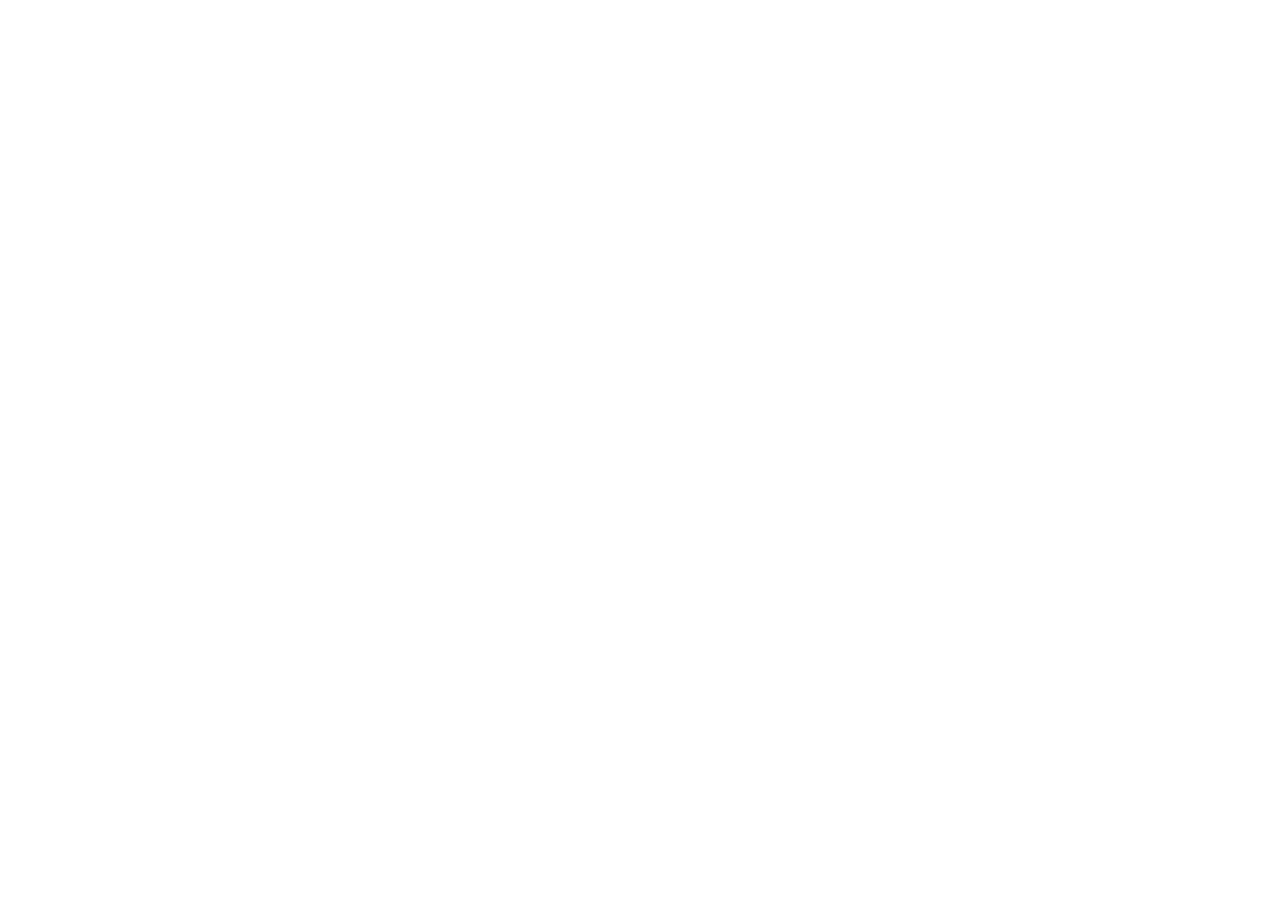
==== admin.html @ c9b0ef8e "Add files via upload" ====
<!DOCTYPE html>
<html lang="en">
<head>
  <meta charset="UTF-8">
  <meta name="viewport" content="width=device-width, initial-scale=1.0">
  <title>Console — Miravel</title>
  <meta name="robots" content="noindex">
  <link rel="preconnect" href="https://fonts.googleapis.com">
  <link rel="preconnect" href="https://fonts.gstatic.com" crossorigin>
  <link href="https://fonts.googleapis.com/css2?family=Fraunces:ital,opsz,wght@0,9..144,400;0,9..144,500;1,9..144,400&family=Inter:wght@400;500;600&display=swap" rel="stylesheet">
  <link rel="stylesheet" href="assets/style.css">
</head>
<body class="admin-body">
  <!-- rendered by admin.js -->
  <script src="assets/data.js"></script>
  <script src="assets/admin.js"></script>
</body>
</html>
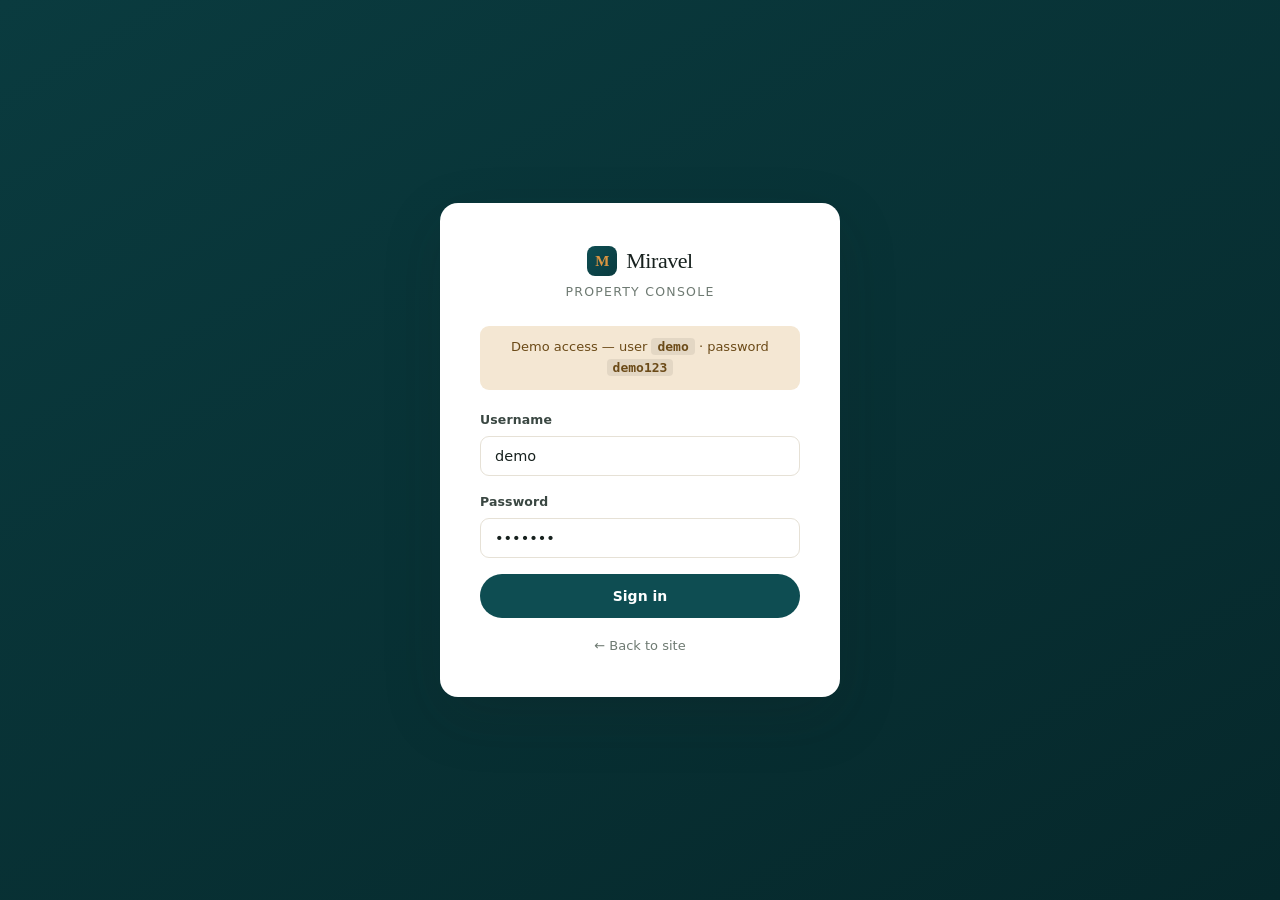
==== commit ce6837f5: "Add device lab, mobile fixes and live sync - preview.html: phone + desktop side by side, with a live" ====
--- a/admin.html
+++ b/admin.html
@@ -8,6 +8,8 @@
   <link rel="preconnect" href="https://fonts.googleapis.com">
   <link rel="preconnect" href="https://fonts.gstatic.com" crossorigin>
   <link href="https://fonts.googleapis.com/css2?family=Fraunces:ital,opsz,wght@0,9..144,400;0,9..144,500;1,9..144,400&family=Inter:wght@400;500;600&display=swap" rel="stylesheet">
+  <link rel="icon" href="data:image/svg+xml,%3Csvg xmlns='http://www.w3.org/2000/svg' viewBox='0 0 32 32'%3E%3Crect width='32' height='32' rx='8' fill='%230e4d52'/%3E%3Ctext x='16' y='22' font-family='Georgia,serif' font-size='18' text-anchor='middle' fill='%23d99441'%3EM%3C/text%3E%3C/svg%3E">
+  <meta name="theme-color" content="#0e4d52">
   <link rel="stylesheet" href="assets/style.css">
 </head>
 <body class="admin-body">
--- a/assets/style.css
+++ b/assets/style.css
@@ -0,0 +1,424 @@
+/* ============================================================
+   MIRAVEL — Boutique Stays / Property CMS Demo
+   Design tokens: petrol teal + amber, Fraunces + Inter
+   ============================================================ */
+
+:root {
+  --ink:        #17211e;
+  --ink-soft:   #3a4742;
+  --muted:      #6e7a72;
+  --teal:       #0e4d52;
+  --teal-deep:  #0a3b3f;
+  --amber:      #d99441;
+  --amber-soft: #f4e7d3;
+  --paper:      #fbf9f4;
+  --surface:    #ffffff;
+  --line:       #e6e1d6;
+  --line-soft:  #f0ece2;
+  --ok:         #2f7d54;
+  --ok-bg:      #e4f2ea;
+  --warn:       #b5502f;
+  --warn-bg:    #f7e6df;
+  --radius:     14px;
+  --radius-sm:  9px;
+  --shadow:     0 1px 2px rgba(23,33,30,.04), 0 8px 30px rgba(23,33,30,.06);
+  --shadow-lg:  0 20px 60px rgba(23,33,30,.16);
+  --ease:       cubic-bezier(.22,.61,.36,1);
+  --display: "Fraunces", Georgia, serif;
+  --body: "Inter", system-ui, -apple-system, sans-serif;
+}
+
+* { margin: 0; padding: 0; box-sizing: border-box; }
+
+html { scroll-behavior: smooth; }
+
+body {
+  font-family: var(--body);
+  color: var(--ink);
+  background: var(--paper);
+  line-height: 1.6;
+  -webkit-font-smoothing: antialiased;
+  text-rendering: optimizeLegibility;
+}
+
+img { display: block; max-width: 100%; }
+a { color: inherit; text-decoration: none; }
+
+.container { width: min(1180px, 92vw); margin-inline: auto; }
+
+/* ---------- Type ---------- */
+.display { font-family: var(--display); font-weight: 400; letter-spacing: -.01em; }
+.eyebrow {
+  font-size: 12px; font-weight: 600; letter-spacing: .16em;
+  text-transform: uppercase; color: var(--teal);
+}
+.eyebrow--amber { color: var(--amber); }
+
+h1, h2, h3 { font-family: var(--display); font-weight: 400; line-height: 1.08; letter-spacing: -.015em; }
+em { font-style: italic; }
+
+/* ---------- Buttons ---------- */
+.btn {
+  display: inline-flex; align-items: center; justify-content: center; gap: 8px;
+  font-family: var(--body); font-size: 14px; font-weight: 600;
+  padding: 13px 24px; border-radius: 100px; border: 1.5px solid transparent;
+  cursor: pointer; transition: all .25s var(--ease); white-space: nowrap;
+}
+.btn--primary { background: var(--teal); color: #fff; }
+.btn--primary:hover { background: var(--teal-deep); transform: translateY(-2px); box-shadow: 0 10px 24px rgba(14,77,82,.28); }
+.btn--ghost { background: transparent; color: var(--ink); border-color: var(--line); }
+.btn--ghost:hover { border-color: var(--teal); color: var(--teal); }
+.btn--amber { background: var(--amber); color: #2a1c07; }
+.btn--amber:hover { background: #c9822f; transform: translateY(-2px); }
+.btn--light { background: #fff; color: var(--teal-deep); }
+.btn--sm { padding: 8px 16px; font-size: 13px; }
+.btn--block { width: 100%; }
+
+/* ============================================================
+   NAV
+   ============================================================ */
+.nav {
+  position: sticky; top: 0; z-index: 50;
+  background: rgba(251,249,244,.82); backdrop-filter: blur(14px);
+  border-bottom: 1px solid var(--line-soft);
+}
+.nav__inner { display: flex; align-items: center; gap: 28px; padding: 16px 0; }
+.brand { display: flex; align-items: center; gap: 9px; font-family: var(--display); font-size: 22px; letter-spacing: -.02em; }
+.brand__mark {
+  width: 30px; height: 30px; border-radius: 8px;
+  background: linear-gradient(135deg, var(--teal), var(--teal-deep));
+  display: grid; place-items: center; color: var(--amber); font-size: 15px; font-weight: 600;
+  font-family: var(--display);
+}
+.nav__links { display: flex; gap: 26px; margin-left: auto; list-style: none; }
+.nav__links a { font-size: 14.5px; font-weight: 500; color: var(--ink-soft); transition: color .2s; }
+.nav__links a:hover, .nav__links a.active { color: var(--teal); }
+.nav__cta { margin-left: 4px; }
+.burger { display: none; background: none; border: none; font-size: 22px; cursor: pointer; color: var(--ink); width: 40px; height: 40px; border-radius: 10px; }
+.burger:focus-visible { outline: 2px solid var(--teal); }
+
+@media (max-width: 820px) {
+  .nav__links, .nav__cta { display: none; }
+  .burger { display: grid; place-items: center; margin-left: auto; }
+  .nav__links.open {
+    display: flex; flex-direction: column; position: absolute; top: 100%; left: 0; right: 0;
+    background: var(--surface); padding: 18px 6vw 22px; gap: 4px; box-shadow: var(--shadow);
+  }
+  .nav__links.open a { display: block; padding: 10px 0; font-size: 16px; }
+}
+
+/* ============================================================
+   HERO
+   ============================================================ */
+.hero { position: relative; overflow: hidden; padding: 90px 0 76px; }
+.hero__grid { display: grid; grid-template-columns: 1.05fr .95fr; gap: 60px; align-items: center; }
+.hero h1 { font-size: clamp(42px, 6vw, 74px); margin: 18px 0 22px; }
+.hero h1 .amber { color: var(--amber); }
+.hero p { font-size: 18px; color: var(--ink-soft); max-width: 46ch; margin-bottom: 30px; }
+.hero__actions { display: flex; gap: 12px; flex-wrap: wrap; }
+
+.hero__visual { position: relative; aspect-ratio: 4/5; border-radius: 22px; overflow: hidden; box-shadow: var(--shadow-lg); }
+.hero__visual img { width: 100%; height: 100%; object-fit: cover; }
+.hero__badge {
+  position: absolute; left: 18px; bottom: 18px; right: 18px;
+  background: rgba(251,249,244,.92); backdrop-filter: blur(8px);
+  border-radius: 14px; padding: 16px 18px; display: flex; align-items: center; gap: 14px;
+}
+.hero__badge b { font-family: var(--display); font-size: 26px; }
+.hero__badge span { font-size: 13px; color: var(--muted); }
+.hero__badge .dot { width: 9px; height: 9px; border-radius: 50%; background: var(--ok); box-shadow: 0 0 0 4px var(--ok-bg); }
+
+@media (max-width: 820px) {
+  .hero__grid { grid-template-columns: 1fr; gap: 36px; }
+  .hero__visual { aspect-ratio: 3/4; max-width: 420px; }
+}
+
+/* ============================================================
+   SECTION HEADERS
+   ============================================================ */
+.section { padding: 80px 0; }
+.section__head { max-width: 620px; margin-bottom: 44px; }
+.section__head h2 { font-size: clamp(30px, 4vw, 46px); margin: 14px 0 0; }
+.section__head h2 em { color: var(--teal); }
+
+/* ============================================================
+   ROOM CARDS
+   ============================================================ */
+.rooms-grid { display: grid; grid-template-columns: repeat(3, 1fr); gap: 26px; }
+@media (max-width: 900px) { .rooms-grid { grid-template-columns: repeat(2, 1fr); } }
+@media (max-width: 620px) { .rooms-grid { grid-template-columns: 1fr; } }
+
+.card {
+  background: var(--surface); border: 1px solid var(--line); border-radius: var(--radius);
+  overflow: hidden; transition: transform .3s var(--ease), box-shadow .3s var(--ease);
+  display: flex; flex-direction: column;
+}
+.card:hover { transform: translateY(-5px); box-shadow: var(--shadow-lg); }
+.card__media { position: relative; aspect-ratio: 4/3; overflow: hidden; background: var(--line-soft); }
+.card__media img { width: 100%; height: 100%; object-fit: cover; transition: transform .5s var(--ease); }
+.card:hover .card__media img { transform: scale(1.05); }
+.card__badge {
+  position: absolute; top: 12px; left: 12px; font-size: 11.5px; font-weight: 600;
+  padding: 5px 11px; border-radius: 100px; letter-spacing: .03em;
+  background: var(--ok-bg); color: var(--ok);
+}
+.card__badge--off { background: var(--warn-bg); color: var(--warn); }
+.card__body { padding: 20px; display: flex; flex-direction: column; gap: 8px; flex: 1; }
+.card__meta { font-size: 12.5px; color: var(--muted); letter-spacing: .02em; }
+.card__title { font-family: var(--display); font-size: 22px; }
+.card__desc { font-size: 14px; color: var(--ink-soft); flex: 1; }
+.card__foot { display: flex; align-items: center; justify-content: space-between; margin-top: 10px; padding-top: 14px; border-top: 1px solid var(--line-soft); }
+.card__price b { font-family: var(--display); font-size: 22px; }
+.card__price span { font-size: 12px; color: var(--muted); }
+
+/* ============================================================
+   FEATURES
+   ============================================================ */
+.features { display: grid; grid-template-columns: repeat(4, 1fr); gap: 20px; }
+@media (max-width: 900px) { .features { grid-template-columns: repeat(2, 1fr); } }
+@media (max-width: 520px) { .features { grid-template-columns: 1fr; } }
+.feature { background: var(--surface); border: 1px solid var(--line); border-radius: var(--radius); padding: 26px 22px; }
+.feature__icon { width: 44px; height: 44px; border-radius: 11px; background: var(--amber-soft); color: var(--teal-deep); display: grid; place-items: center; margin-bottom: 16px; }
+.feature h3 { font-size: 18px; margin-bottom: 6px; }
+.feature p { font-size: 13.5px; color: var(--ink-soft); }
+
+/* ============================================================
+   BANNER / CTA
+   ============================================================ */
+.banner { background: var(--teal); color: #fff; border-radius: 24px; padding: 56px; display: flex; align-items: center; justify-content: space-between; gap: 30px; flex-wrap: wrap; }
+.banner h2 { font-size: clamp(28px, 4vw, 40px); color: #fff; }
+.banner h2 em { color: var(--amber); }
+.banner p { color: rgba(255,255,255,.78); max-width: 44ch; margin-top: 10px; }
+
+/* ============================================================
+   FOOTER
+   ============================================================ */
+.footer { border-top: 1px solid var(--line); padding: 40px 0; margin-top: 20px; }
+.footer__inner { display: flex; align-items: center; justify-content: space-between; gap: 20px; flex-wrap: wrap; }
+.footer__copy { font-size: 13px; color: var(--muted); }
+.footer__nav { display: flex; gap: 22px; }
+.footer__nav a { font-size: 13.5px; color: var(--ink-soft); }
+.footer__nav a:hover { color: var(--teal); }
+.footer__credit { width: 100%; font-size: 12.5px; color: var(--muted); padding-top: 18px; border-top: 1px solid var(--line-soft); display: flex; gap: 14px; flex-wrap: wrap; justify-content: space-between; }
+.footer__credit a { color: var(--teal); font-weight: 500; }
+.footer__credit a:hover { text-decoration: underline; }
+
+/* ============================================================
+   PAGE HERO (interior pages)
+   ============================================================ */
+.page-hero { padding: 56px 0 40px; border-bottom: 1px solid var(--line-soft); }
+.page-hero h1 { font-size: clamp(34px, 5vw, 56px); margin-top: 12px; }
+.page-hero h1 em { color: var(--teal); }
+.page-hero p { color: var(--ink-soft); margin-top: 12px; max-width: 52ch; }
+.breadcrumb { font-size: 13px; color: var(--muted); margin-bottom: 6px; }
+.breadcrumb a:hover { color: var(--teal); }
+
+/* ============================================================
+   ROOM DETAIL
+   ============================================================ */
+.detail-grid { display: grid; grid-template-columns: 1fr 340px; gap: 48px; align-items: start; padding: 56px 0; }
+@media (max-width: 860px) { .detail-grid { grid-template-columns: 1fr; } }
+.gallery__main { aspect-ratio: 16/10; border-radius: var(--radius); overflow: hidden; background: var(--line-soft); }
+.gallery__main img { width: 100%; height: 100%; object-fit: cover; }
+.gallery__thumbs { display: grid; grid-template-columns: repeat(4, 1fr); gap: 10px; margin-top: 10px; }
+.gallery__thumbs img { aspect-ratio: 1; object-fit: cover; border-radius: 8px; cursor: pointer; opacity: .7; transition: opacity .2s; }
+.gallery__thumbs img:hover, .gallery__thumbs img.active { opacity: 1; }
+.gallery__thumbs img.active { outline: 2px solid var(--teal); outline-offset: 2px; }
+.gallery__main img { transition: opacity .25s var(--ease); }
+
+/* ---------- Stays filter bar ---------- */
+.filters { display: flex; flex-wrap: wrap; gap: 10px; align-items: center; margin-bottom: 30px; }
+.filters__chips { display: flex; flex-wrap: wrap; gap: 8px; }
+.filter-chip {
+  font-family: var(--body); font-size: 13.5px; font-weight: 500; color: var(--ink-soft);
+  background: var(--surface); border: 1.5px solid var(--line); border-radius: 100px;
+  padding: 8px 16px; cursor: pointer; transition: all .2s var(--ease);
+}
+.filter-chip:hover { border-color: var(--teal); color: var(--teal); }
+.filter-chip[aria-pressed="true"] { background: var(--teal); border-color: var(--teal); color: #fff; }
+.filters__side { margin-left: auto; display: flex; gap: 10px; align-items: center; flex-wrap: wrap; }
+.filters select {
+  font-family: var(--body); font-size: 13.5px; color: var(--ink); background: var(--surface);
+  border: 1.5px solid var(--line); border-radius: 100px; padding: 8px 14px; cursor: pointer;
+}
+.filters__toggle { display: flex; align-items: center; gap: 8px; font-size: 13.5px; color: var(--ink-soft); cursor: pointer; }
+.filters__count { font-size: 13px; color: var(--muted); width: 100%; }
+@media (max-width: 620px) { .filters__side { margin-left: 0; } }
+
+/* ---------- Contact layout ---------- */
+.contact-grid { display: grid; grid-template-columns: 1.4fr .9fr; gap: 48px; align-items: start; }
+@media (max-width: 860px) { .contact-grid { grid-template-columns: 1fr; gap: 32px; } }
+.detail-side { background: var(--surface); border: 1px solid var(--line); border-radius: var(--radius); padding: 26px; position: sticky; top: 90px; }
+.spec { display: flex; justify-content: space-between; padding: 11px 0; border-bottom: 1px solid var(--line-soft); font-size: 14px; }
+.spec:last-of-type { border-bottom: 0; }
+.spec span { color: var(--muted); }
+.price-box { text-align: center; background: var(--amber-soft); border-radius: 10px; padding: 18px; margin: 18px 0; }
+.price-box b { font-family: var(--display); font-size: 34px; }
+.price-box span { display: block; font-size: 12px; color: var(--muted); text-transform: uppercase; letter-spacing: .08em; }
+.amenities { display: flex; flex-wrap: wrap; gap: 8px; }
+.amenity { font-size: 13px; background: var(--paper); border: 1px solid var(--line); border-radius: 100px; padding: 6px 13px; }
+
+/* ============================================================
+   FORMS
+   ============================================================ */
+.field { margin-bottom: 16px; }
+.field label { display: block; font-size: 12.5px; font-weight: 600; color: var(--ink-soft); margin-bottom: 6px; letter-spacing: .01em; }
+.field input, .field select, .field textarea {
+  width: 100%; font-family: var(--body); font-size: 14.5px; color: var(--ink);
+  background: var(--surface); border: 1.5px solid var(--line); border-radius: var(--radius-sm);
+  padding: 11px 14px; outline: none; transition: border-color .2s;
+}
+.field input:focus, .field select:focus, .field textarea:focus { border-color: var(--teal); }
+.field textarea { resize: vertical; min-height: 110px; }
+.field-row { display: grid; grid-template-columns: 1fr 1fr; gap: 14px; }
+@media (max-width: 560px) { .field-row { grid-template-columns: 1fr; } }
+
+.notice { padding: 13px 16px; border-radius: var(--radius-sm); font-size: 14px; margin-bottom: 16px; }
+.notice--ok { background: var(--ok-bg); color: var(--ok); }
+.notice--warn { background: var(--warn-bg); color: var(--warn); }
+.notice--info { background: #e6eef0; color: var(--teal-deep); }
+
+/* ============================================================
+   ADMIN
+   ============================================================ */
+.admin-body { background: #f3f1ea; }
+
+/* login */
+.login-wrap { min-height: 100vh; display: grid; place-items: center; padding: 24px; background: linear-gradient(150deg, var(--teal-deep), #06282b); }
+.login-card { background: #fff; border-radius: 18px; padding: 40px; width: min(400px, 100%); box-shadow: var(--shadow-lg); }
+.login-card .brand { justify-content: center; margin-bottom: 4px; }
+.login-sub { text-align: center; font-size: 12.5px; color: var(--muted); text-transform: uppercase; letter-spacing: .1em; margin-bottom: 24px; }
+.demo-hint { background: var(--amber-soft); border-radius: 9px; padding: 11px 14px; font-size: 13px; color: #6b4a17; margin-bottom: 20px; text-align: center; }
+.demo-hint code { background: rgba(0,0,0,.07); padding: 1px 6px; border-radius: 4px; font-weight: 600; }
+
+/* shell */
+.admin-shell { display: grid; grid-template-columns: 240px 1fr; min-height: 100vh; }
+.sidebar { background: var(--teal-deep); color: #cfe0e0; padding: 24px 16px; display: flex; flex-direction: column; }
+.sidebar .brand { color: #fff; margin-bottom: 30px; padding-left: 8px; }
+.sidebar .brand__mark { background: var(--amber); color: var(--teal-deep); }
+.side-nav { display: flex; flex-direction: column; gap: 3px; flex: 1; }
+.side-nav button {
+  display: flex; align-items: center; gap: 11px; width: 100%; text-align: left;
+  background: none; border: none; color: #a9c4c4; font-family: var(--body);
+  font-size: 14.5px; font-weight: 500; padding: 11px 13px; border-radius: 9px; cursor: pointer; transition: all .18s;
+}
+.side-nav button:hover { background: rgba(255,255,255,.06); color: #fff; }
+.side-nav button.active { background: var(--amber); color: var(--teal-deep); font-weight: 600; }
+.side-nav svg { width: 18px; height: 18px; flex-shrink: 0; }
+.side-nav .count { margin-left: auto; background: var(--amber); color: var(--teal-deep); font-size: 11px; font-weight: 700; border-radius: 100px; padding: 1px 7px; }
+.side-nav button.active .count { background: var(--teal-deep); color: var(--amber); }
+.side-foot { border-top: 1px solid rgba(255,255,255,.1); padding-top: 14px; margin-top: 14px; }
+.side-foot a, .side-foot button { display: flex; align-items: center; gap: 10px; color: #a9c4c4; font-size: 13.5px; padding: 9px 13px; border-radius: 8px; background: none; border: none; cursor: pointer; width: 100%; font-family: var(--body); }
+.side-foot a:hover, .side-foot button:hover { background: rgba(255,255,255,.06); color: #fff; }
+.side-foot svg { width: 16px; height: 16px; flex-shrink: 0; }
+
+.admin-main { padding: 32px 34px; overflow-x: hidden; }
+.admin-head { display: flex; align-items: center; justify-content: space-between; margin-bottom: 26px; gap: 16px; flex-wrap: wrap; }
+.admin-head h1 { font-size: 30px; }
+.admin-head p { font-size: 13.5px; color: var(--muted); margin-top: 2px; }
+
+/* stat cards */
+.stats { display: grid; grid-template-columns: repeat(4, 1fr); gap: 16px; margin-bottom: 30px; }
+@media (max-width: 780px) { .stats { grid-template-columns: repeat(2, 1fr); } }
+.stat { background: #fff; border: 1px solid var(--line); border-radius: var(--radius); padding: 20px; }
+.stat b { font-family: var(--display); font-size: 34px; display: block; line-height: 1; }
+.stat span { font-size: 13px; color: var(--muted); }
+.stat .tint { color: var(--teal); }
+
+/* data table */
+.panel { background: #fff; border: 1px solid var(--line); border-radius: var(--radius); overflow: hidden; }
+.panel__head { display: flex; align-items: center; justify-content: space-between; padding: 18px 20px; border-bottom: 1px solid var(--line-soft); }
+.panel__head h2 { font-size: 20px; }
+.table { width: 100%; border-collapse: collapse; }
+.table th { text-align: left; font-size: 11.5px; text-transform: uppercase; letter-spacing: .06em; color: var(--muted); font-weight: 600; padding: 12px 20px; border-bottom: 1px solid var(--line-soft); }
+.table td { padding: 14px 20px; border-bottom: 1px solid var(--line-soft); font-size: 14px; vertical-align: middle; }
+.table tr:last-child td { border-bottom: 0; }
+.table tr:hover td { background: #faf9f5; }
+.row-media { width: 54px; height: 40px; border-radius: 6px; object-fit: cover; }
+.pill { font-size: 11.5px; font-weight: 600; padding: 4px 10px; border-radius: 100px; display: inline-block; }
+.pill--ok { background: var(--ok-bg); color: var(--ok); }
+.pill--off { background: var(--warn-bg); color: var(--warn); }
+.pill--new { background: #e6eef0; color: var(--teal-deep); }
+.pill--confirmed { background: var(--ok-bg); color: var(--ok); }
+.pill--declined { background: var(--warn-bg); color: var(--warn); }
+.row-actions { display: flex; gap: 6px; justify-content: flex-end; }
+.icon-btn { width: 32px; height: 32px; border-radius: 7px; border: 1px solid var(--line); background: #fff; cursor: pointer; display: grid; place-items: center; transition: all .18s; }
+.icon-btn:hover { border-color: var(--teal); color: var(--teal); }
+.icon-btn--danger:hover { border-color: var(--warn); color: var(--warn); }
+.icon-btn svg { width: 15px; height: 15px; }
+
+/* toggle */
+.toggle { position: relative; width: 40px; height: 22px; }
+.toggle input { opacity: 0; width: 0; height: 0; }
+.toggle .track { position: absolute; inset: 0; background: #cfd6d0; border-radius: 100px; cursor: pointer; transition: .2s; }
+.toggle .track::before { content: ""; position: absolute; width: 16px; height: 16px; left: 3px; top: 3px; background: #fff; border-radius: 50%; transition: .2s; }
+.toggle input:checked + .track { background: var(--ok); }
+.toggle input:checked + .track::before { transform: translateX(18px); }
+
+/* media grid */
+.media-grid { display: grid; grid-template-columns: repeat(auto-fill, minmax(150px, 1fr)); gap: 14px; }
+.media-item { position: relative; aspect-ratio: 4/3; border-radius: 10px; overflow: hidden; border: 1px solid var(--line); }
+.media-item img { width: 100%; height: 100%; object-fit: cover; }
+.media-item button { position: absolute; top: 6px; right: 6px; width: 26px; height: 26px; border-radius: 6px; background: rgba(23,33,30,.7); color: #fff; border: none; cursor: pointer; display: grid; place-items: center; }
+
+/* modal */
+.modal-overlay { position: fixed; inset: 0; background: rgba(10,20,18,.5); backdrop-filter: blur(3px); display: none; place-items: center; z-index: 100; padding: 24px; }
+.modal-overlay.open { display: grid; }
+.modal { background: #fff; border-radius: 16px; width: min(680px, 100%); max-height: 90vh; overflow-y: auto; box-shadow: var(--shadow-lg); }
+.modal__head { display: flex; align-items: center; justify-content: space-between; padding: 20px 24px; border-bottom: 1px solid var(--line-soft); position: sticky; top: 0; background: #fff; }
+.modal__head h2 { font-size: 22px; }
+.modal__body { padding: 24px; }
+.modal__foot { display: flex; justify-content: flex-end; gap: 10px; padding: 18px 24px; border-top: 1px solid var(--line-soft); position: sticky; bottom: 0; background: #fff; }
+.close-x { background: none; border: none; font-size: 24px; cursor: pointer; color: var(--muted); line-height: 1; }
+
+.chip-input { display: flex; flex-wrap: wrap; gap: 6px; padding: 6px; border: 1.5px solid var(--line); border-radius: var(--radius-sm); }
+.chip-input input { border: none; outline: none; flex: 1; min-width: 120px; padding: 6px; font-size: 14px; font-family: var(--body); }
+.chip { display: inline-flex; align-items: center; gap: 6px; background: var(--amber-soft); color: #6b4a17; font-size: 13px; padding: 4px 10px; border-radius: 100px; }
+.chip button { background: none; border: none; cursor: pointer; color: inherit; font-size: 14px; line-height: 1; }
+
+.empty-state { text-align: center; padding: 60px 20px; color: var(--muted); }
+.empty-state svg { width: 40px; height: 40px; opacity: .4; margin-bottom: 12px; }
+
+.mobile-only { display: none; }
+@media (max-width: 820px) {
+  .admin-shell { grid-template-columns: 1fr; }
+  .sidebar { flex-direction: row; align-items: center; padding: 12px 16px; overflow-x: auto; }
+  .sidebar .brand { margin-bottom: 0; margin-right: 16px; }
+  .side-nav { flex-direction: row; gap: 4px; }
+  .side-nav button { padding: 8px 12px; white-space: nowrap; }
+  .side-foot { border-top: none; border-left: 1px solid rgba(255,255,255,.1); padding-top: 0; padding-left: 12px; margin: 0 0 0 12px; display: flex; }
+  .admin-main { padding: 20px; }
+  .side-nav .count { margin-left: 6px; }
+}
+
+/* admin tables become stacked cards on phones */
+@media (max-width: 720px) {
+  .table thead { display: none; }
+  .table, .table tbody, .table tr, .table td { display: block; width: 100%; }
+  .table tr { position: relative; padding: 14px 16px; border-bottom: 1px solid var(--line-soft); }
+  .table tr:last-child { border-bottom: 0; }
+  .table tr:hover td { background: none; }
+  .table td { padding: 3px 0; border: 0; display: flex; justify-content: space-between; align-items: center; gap: 12px; text-align: right; }
+  .table td[data-label]::before { content: attr(data-label); font-size: 11px; text-transform: uppercase; letter-spacing: .06em; color: var(--muted); font-weight: 600; text-align: left; }
+  .table td:first-child { text-align: left; justify-content: flex-start; }
+  .table td.cell-media { display: none; }
+  .table td.cell-actions { padding-top: 10px; justify-content: flex-end; }
+  .row-actions .icon-btn { width: 38px; height: 38px; }
+}
+
+/* toast */
+.toast {
+  position: fixed; bottom: 24px; left: 50%; transform: translateX(-50%) translateY(20px);
+  background: var(--ink); color: #fff; padding: 13px 22px; border-radius: 100px; font-size: 14px;
+  box-shadow: var(--shadow-lg); opacity: 0; pointer-events: none; transition: all .3s var(--ease); z-index: 200;
+}
+.toast.show { opacity: 1; transform: translateX(-50%) translateY(0); }
+
+/* reveal */
+.reveal { opacity: 0; transform: translateY(16px); transition: opacity .6s var(--ease), transform .6s var(--ease); }
+.reveal.in { opacity: 1; transform: none; }
+
+@media (prefers-reduced-motion: reduce) {
+  * { animation: none !important; transition: none !important; scroll-behavior: auto !important; }
+  .reveal { opacity: 1; transform: none; }
+}
